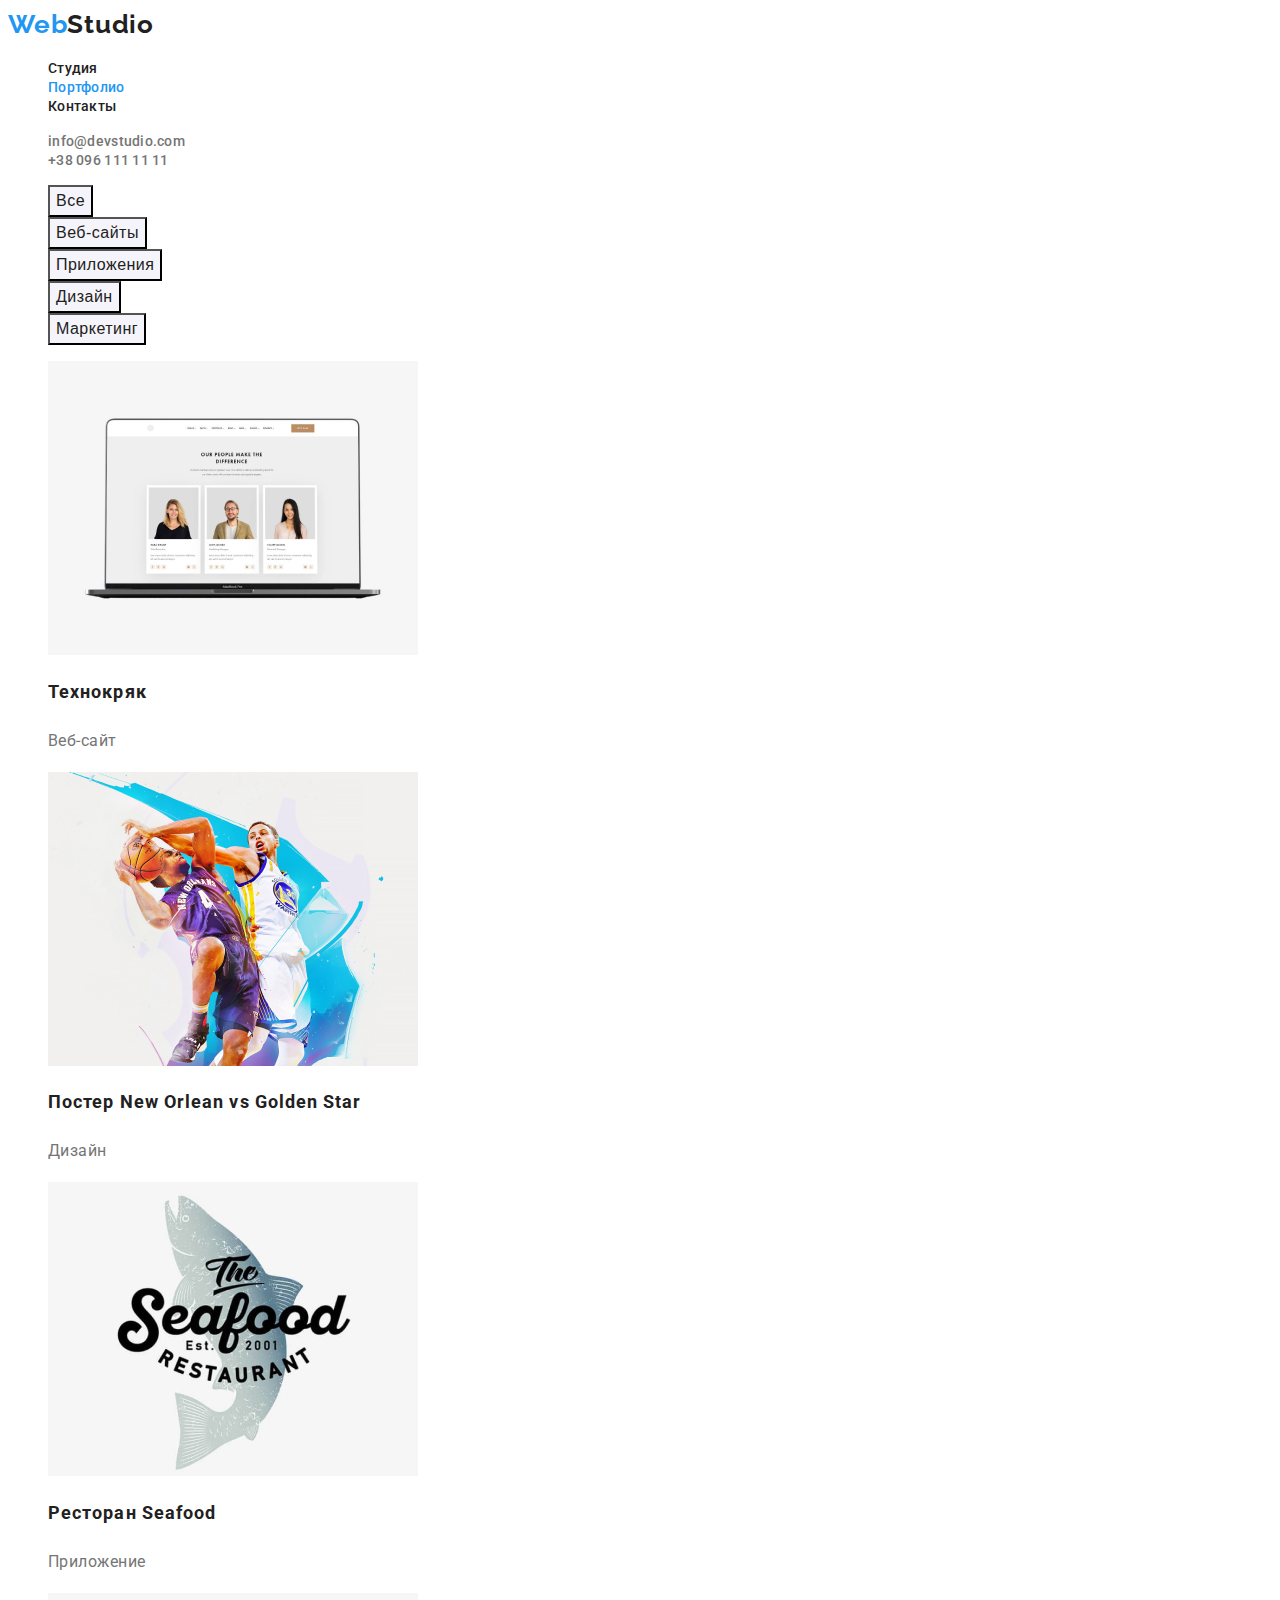
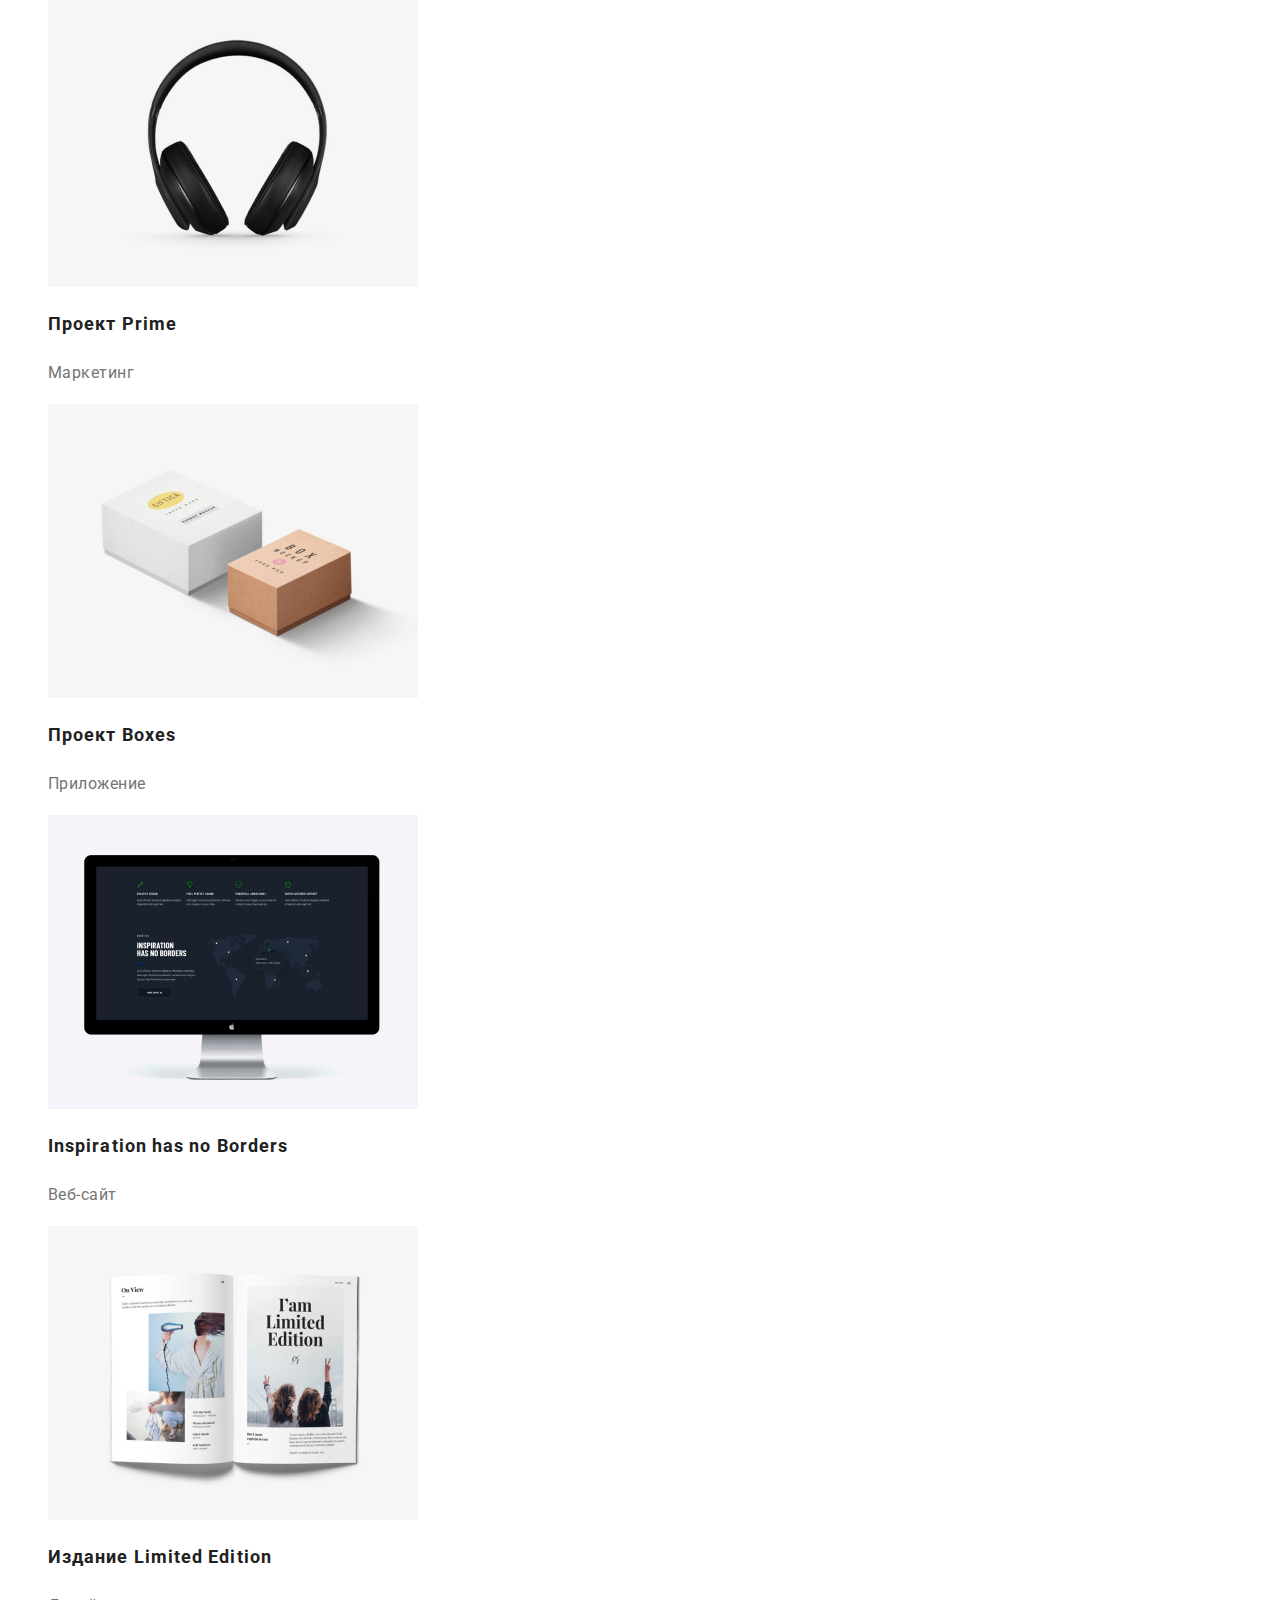
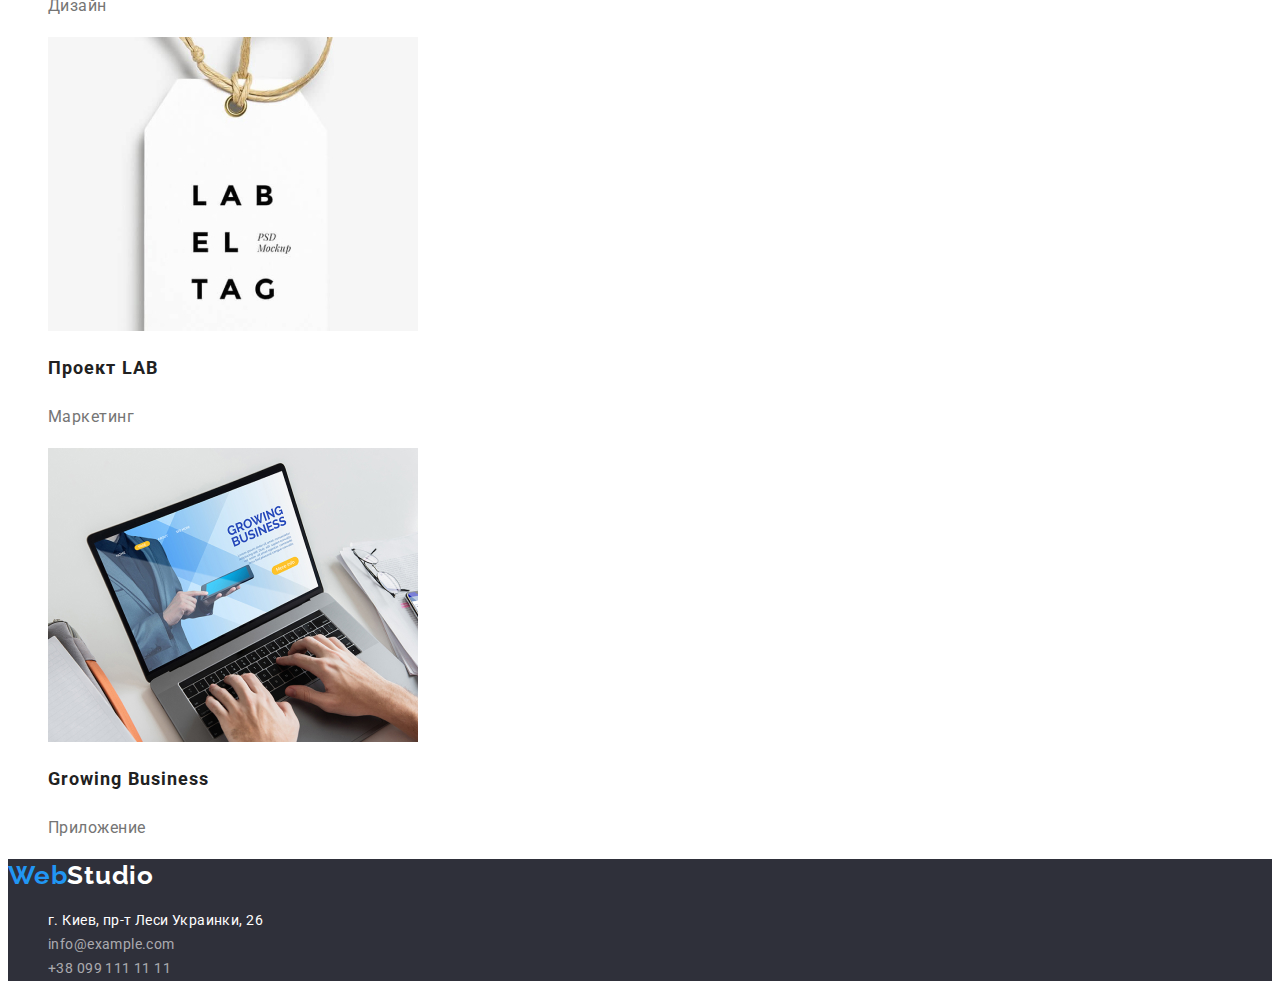
==== portfolio.html @ d1791881 "Перенесена ДЗ №2" ====
<!DOCTYPE html>
<html lang="ru">

<head>
    <meta charset="UTF-8">
    <meta name="viewport" content="width=device-width, initial-scale=1.0">
    <title>WebStudio</title>
    <link rel="stylesheet" href="https://cdnjs.cloudflare.com/ajax/libs/modern-normalize/1.0.0/modern-normalize.css" integrity="sha512-Zx6MlUMKSVJoQ+83OwhdILe8cSEsCzfqThJd7J/VA2UrK6Ctj85p+xzqfyuNXE5B1k25uUdmJ2OzItbBy9GHAQ=="иcrossorigin="anonymous"/>
    <link rel="preconnect" href="https://fonts.gstatic.com">
    <link href="https://fonts.googleapis.com/css2?family=Raleway:wght@700&family=Roboto:wght@400;500;700;900&display=swap" rel="stylesheet">
    <link rel="stylesheet" href="./css/styles.css"
</head>

<body>
    <header class="header">
        <nav class="navigation">
           <a class="logo" href="">
               <span class="logo-web">Web</span>Studio
           </a>
           <ul class="navigation-list">
               <li class="navigation-list-item">
                   <a class="navigation-list-link" href="./index.html">Студия</a>
               </li>
               <li class="navigation-list-item">
                   <a class="navigation-list-link current" href="./portfolio.html">Портфолио</a>
               </li>
               <li class="navigation-list-item">
                   <a class="navigation-list-link" href="#">Контакты</a>
               </li>
           </ul>
        </nav>
           <ul class="contact-list">
               <li class="contact-list-item">
                    <a class="contact-mail" href="mailto:info@devstudio.com">info@devstudio.com</a>
               </li>
               <li class="contact-list-item">
                    <a class="contact-tel" href="tel:+380961111111">+38 096 111 11 11</a>
               </li>
           </ul>  
    </header>
    <main>

       <section class="portfolio">
           <h1 class="portfolio-title" hidden>Примеры наших работ</h1>
           <ul class="portfolio-list">
               <li class="portfolio-item">
                   <button class="portfolio-button" type="button">Все</button>
               </li>
               <li class="portfolio-item">
                   <button class="portfolio-button" type="button">Веб-сайты</button>
               </li>
               <li class="portfolio-item">
                   <button class="portfolio-button" type="button">Приложения</button>
               </li>
               <li class="portfolio-item">
                <button class="portfolio-button" type="button">Дизайн</button>
               </li>
               <li class="portfolio-item">
                   <button class="portfolio-button" type="button">Маркетинг</button>
               </li>
           </ul>
           <ul class="portfolio-nav">
               <li class="portfolio-nav-list">
                   <a class="portfolio-nav-link" href="#">
                       <img src="./images/Portfolio/img-1.jpg" alt="веб-сайт Технокряк" Width="370" height="294">
                       <h2 class="portfolio-nav-title">Технокряк</h2>
                       <p class="portfolio-nav-description">Веб-сайт</p>
                   </a>
            </li>
               <li class="portfolio-nav-list">
                   <a class="portfolio-nav-link" href="#">
                       <img src="./images/Portfolio/img-2.jpg" alt="Постер New Orlean vs Golden Star" Width="370" height="294">
                       <h2 class="portfolio-nav-title">Постер New Orlean vs Golden Star</h2>
                       <p class="portfolio-nav-description">Дизайн</p>
                   </a>
            </li>
               <li class="portfolio-nav-list">
                   <a class="portfolio-nav-link" href="#">
                       <img src="./images/Portfolio/img-3.jpg" alt="Ресторан Seafood" Width="370" height="294">
                       <h2 class="portfolio-nav-title">Ресторан Seafood</h2>
                       <p class="portfolio-nav-description">Приложение</p>
                   </a>
            </li>
               <li class="portfolio-nav-list">
                   <a class="portfolio-nav-link" href="#">
                       <img src="./images/Portfolio/img-4.jpg" alt="Проект Prime" Width="370" height="294">
                       <h2 class="portfolio-nav-title">Проект Prime</h2>
                       <p class="portfolio-nav-description">Маркетинг</p>
                   </a>
            </li>
               <li class="portfolio-nav-list">
                   <a class="portfolio-nav-link" href="#">
                       <img src="./images/Portfolio/img-5.jpg" alt="Проект Boxes" Width="370" height="294">
                       <h2 class="portfolio-nav-title">Проект Boxes</h2>
                       <p class="portfolio-nav-description">Приложение</p>
                   </a>
            </li>
               <li class="portfolio-nav-list">
                   <a class="portfolio-nav-link" href="#">
                       <img src="./images/Portfolio/img-6.jpg" alt="Веб-сайт Inspiration has no Borders" Width="370" height="294">
                       <h2 class="portfolio-nav-title">Inspiration has no Borders</h2>
                       <p class="portfolio-nav-description">Веб-сайт</p>
                   </a>
            </li>
               <li class="portfolio-nav-list">
                   <a class="portfolio-nav-link" href="#">
                       <img src="./images/Portfolio/img-7.jpg" alt="Дизайн Издание Limited Edition" Width="370" height="294">
                       <h2 class="portfolio-nav-title">Издание Limited Edition</h2>
                       <p class="portfolio-nav-description">Дизайн</p>
                   </a>
            </li>
               <li class="portfolio-nav-list">
                   <a class="portfolio-nav-link" href="#">
                       <img src="./images/Portfolio/img-8.jpg" alt="Проект LAB" Width="370" height="294">
                       <h2 class="portfolio-nav-title">Проект LAB</h2>
                       <p class="portfolio-nav-description">Маркетинг</p>
                   </a>
            </li>
               <li class="portfolio-nav-list">
                   <a class="portfolio-nav-link" href="#">
                       <img src="./images/Portfolio/img-9.jpg" alt="Приложение Growing Business" Width="370" height="294">
                       <h2 class="portfolio-nav-title">Growing Business</h2>
                       <p class="portfolio-nav-description">Приложение</p>
                   </a>
            </li>
           </ul>
       </section>

    </main>
    <footer class="footer">
        <a class="logo" href="">
            <span class="logo-web">Web</span><span class="logo-studio">Studio</span>
        </a>
        <address class="address">
            <ul class="address-list">
                <li class="address-item">
                    <a class="address-map" href="https://goo.gl/maps/UfhGTS5ZRC6Ph5dg9" target="blank">г. Киев, пр-т Леси Украинки, 26</a>
                </li>
                <li class="address-item">
                    <a class="address-mail" href="mailto:info@example.com">info@example.com</a>
                </li>
                <li class="address-item">
                    <a class="address-tel" href="tel:+380991111111">+38 099 111 11 11</a>
                </li>
            </ul>
        </address>
    </footer>
</body>
</html>
---- css/styles.css ----
:root {
--text-font: 'Roboto', sans-serif;
--accent-color: #2196F3;
--main-text-color:#757575;
--background-color:#2F303A;
--second-text-color:#FFFFFF;
--title-color:#212121;
}

body{
    font-family: var(--text-font)
}

/* ====================== HEADER========================= */

.logo {
    font-family: Raleway;
    font-style: normal;
    font-weight: 700;
    font-size: 26px;
    line-height: 1.292;
    letter-spacing: 0.03em;
    color: var(--title-color);
    text-decoration: none;
}

.logo-web{
    color: var(--accent-color);
}

.logo-studio {
    color: var(--second-text-color);
}

.navigation-list {
    list-style: none;
}

.navigation-list .navigation-list-item .navigation-list-link.current{
    color: var(--accent-color);
}

.navigation-list-link { 
    font-weight: 500;
    font-size: 14px;
    line-height: 1.143;
    letter-spacing: 0.02em;
    color:var(--title-color);
    text-decoration: none;
}

.navigation-list-link:hover,
.navigation-list-link:focus,
.contact-mail:hover,
.contact-mail:focus,
.contact-tel:hover,
.contact-tel:focus {
    color: var(--accent-color);
}

.contact-list {
    list-style: none;
}

.contact-mail {
    font-weight: 500;
    font-size: 14px;
    line-height: 16px;
    letter-spacing: 0.02em;
    color: var(--main-text-color);
    text-decoration: none;
}
.contact-tel {
    font-weight: 500;
    font-size: 14px;
    line-height: 16px;
    letter-spacing: 0.02em;
    color: var(--main-text-color);
    text-decoration: none;
}


/* ====================== END HEADER ========================= */


/* ======================== HERO ============================ */
.hero{
    background: var(--background-color);
}

.hero-title {
    font-weight: 900;
    font-size: 44px;
    line-height: 1.364;
    text-align: center;
    letter-spacing: 0.06em;
    text-transform: uppercase;
    color: var(--second-text-color);
}

.hero-button {
    font-weight: 700;
    font-size: 16px;
    line-height: 1.875;
    display: flex;
    align-items: center;
    text-align: center;
    letter-spacing: 0.06em;
    color: var(--second-text-color);
    background: var(--accent-color);
    box-shadow: 0px 4px 4px rgba(0, 0, 0, 0.15);
    border-radius: 4px;
}

/* ======================== END HERO ============================ */


/* ======================== Features ============================ */

.features-list{
    list-style: none;
}

.features-title {
    font-weight: 700;
    font-size: 14px;
    line-height: 1.143;
    letter-spacing: 0.03em;
    text-transform: uppercase;
    color:var(--title-color);
}

.description {
    font-weight:400;
    font-size: 14px;
    line-height: 1.714;
    letter-spacing: 0.03em;
    color:var(--main-text-color);
}

/* ======================== END Features ============================ */






/* ===============================What are we doing================= */

.work-list,
.team-list {
    list-style: none;
}

/*=============================== End What are we doing================= */





/* ======================== Our team ============================ */


.work-title,
.team-title {
    font-weight:700;
    font-size: 36px;
    line-height: 1.167;
    text-align: center;
    letter-spacing: 0.03em;
    color: var(--title-color);
}

.team-item {
    font-weight: 500;
    font-size: 16px;
    line-height: 1.186;
    letter-spacing: 0.03em;
    color:var(--title-color);
}

.team-description {
    font-weight: 400;
    font-size: 16px;
    line-height: 1.186;
    letter-spacing: 0.03em;
    color: var(--main-text-color);
}


/* ======================== END Our team ============================ */

/* ======================== footer ============================ */

.footer{
    background:var(--background-color);
}

.address-list {
    list-style: none;
}

.address-map {
    font-weight: 400;
    font-size: 14px;
    line-height: 1.714;
    letter-spacing: 0.03em;
    color: var(--second-text-color);
    text-decoration: none;
    font-style: normal;
}

.address-mail {
    font-weight: 400;
    font-size: 14px;
    line-height: 1.714;
    letter-spacing: 0.03em;
    color: rgba(255, 255, 255, 0.6);
    text-decoration: none;
    font-style: normal;

}

.address-tel {
    font-weight: 400;
    font-size: 14px;
    line-height: 1.714;
    letter-spacing: 0.03em;
    color: rgba(255, 255, 255, 0.6);
    text-decoration: none;
    font-style: normal;
}

/* ======================== END footer ============================ */


/* ======================== Portfolio ============================ */

.portfolio-list {
   list-style: none;
}

.portfolio-nav {
    list-style: none;
}

.portfolio-nav-link{
    text-decoration: none;
}

.portfolio-button {
font-weight: 500;
font-size: 16px;
line-height: 1.625;
text-align: center;
letter-spacing: 0.03em;
color: var(--title-color);
background: #F5F4FA;
}

.portfolio-button:hover,
.portfolio-button:focus {
    background: var(--accent-color);
    color: var(--second-text-color);
}

.portfolio-nav-title {
    font-weight: 700;
    font-size: 18px;
    line-height: 2;
    letter-spacing: 0.06em;
    color: var(--title-color);
}

.portfolio-nav-description {
    font-weight: 400;
    font-size: 16px;
    line-height: 1.875;
    letter-spacing: 0.03em;
    color:var(--main-text-color);
}

/* ======================== END Portfolio ============================ */
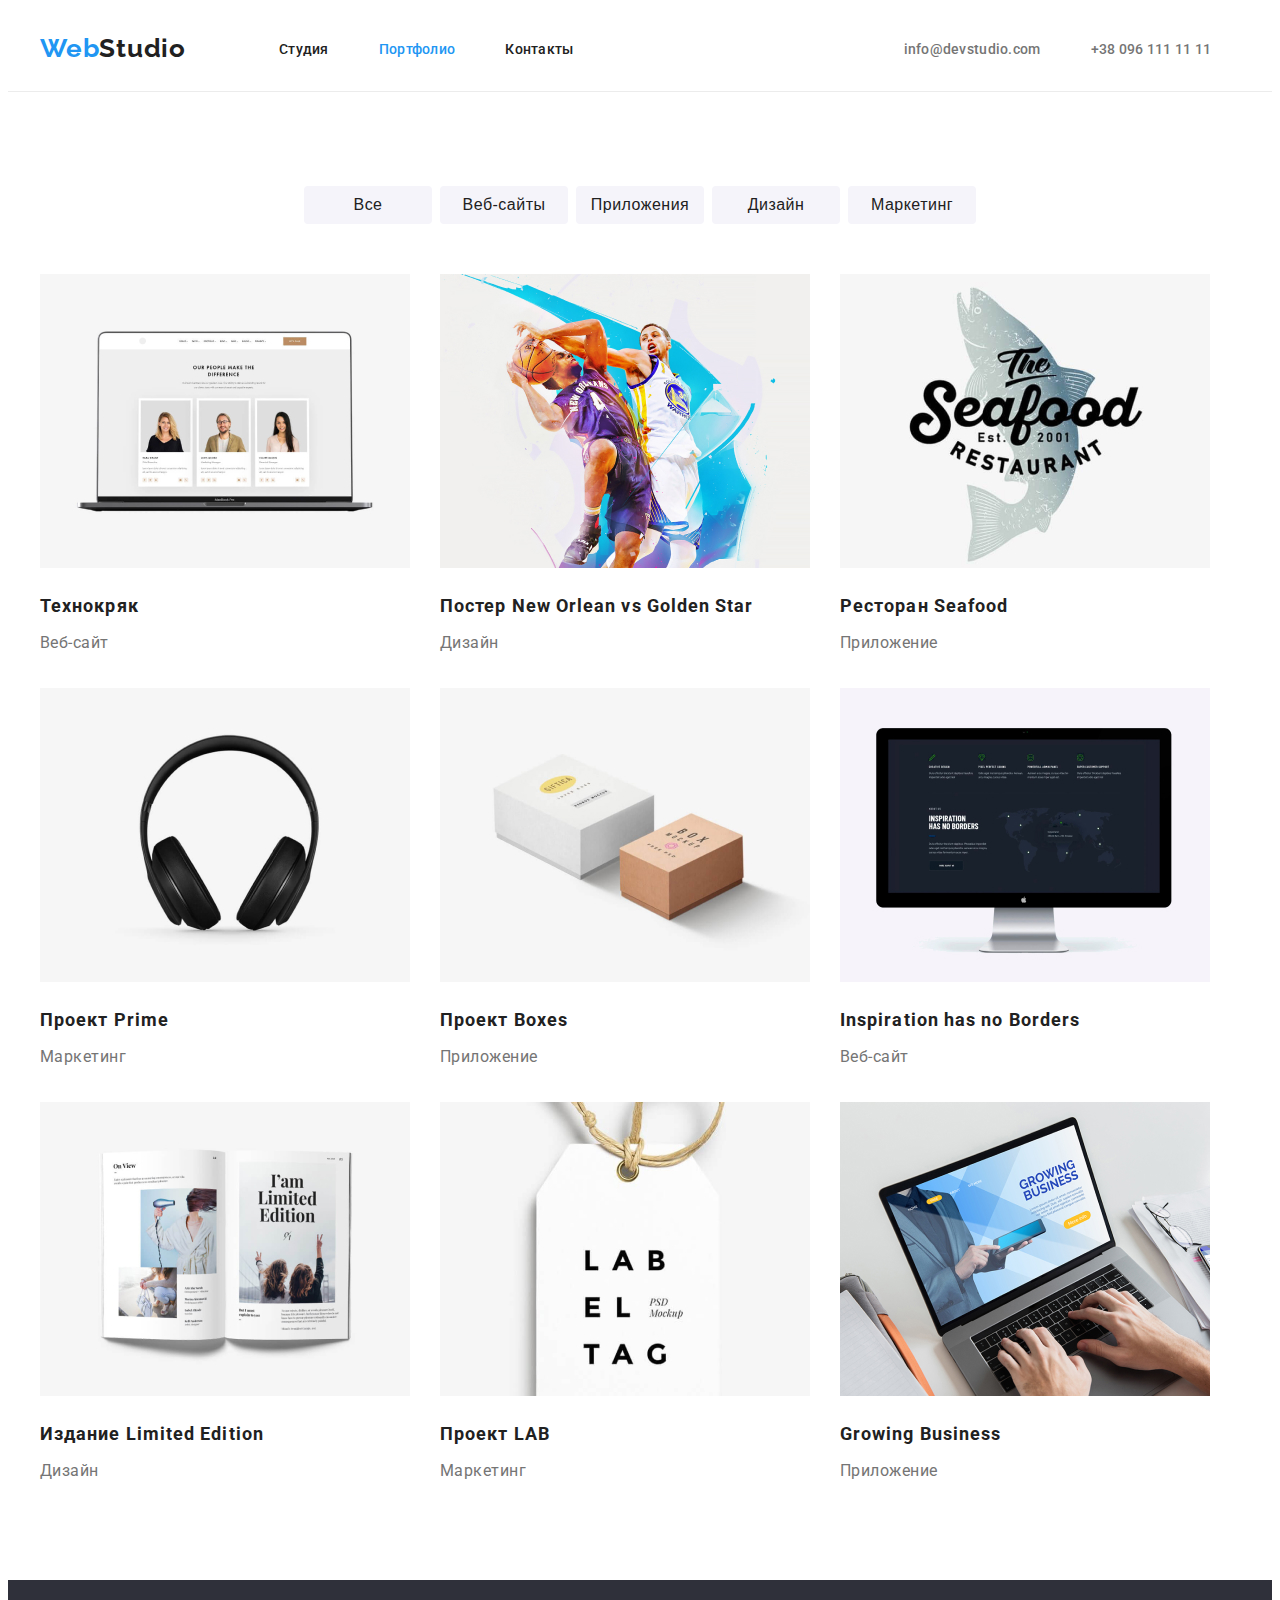
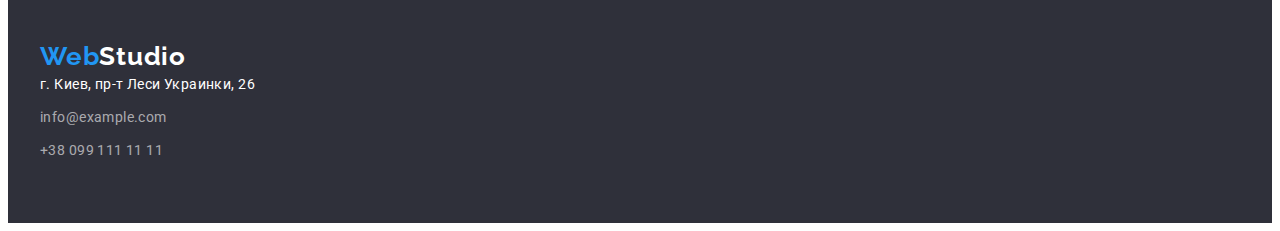
==== commit 627f91a0: "дз 3" ====
--- a/portfolio.html
+++ b/portfolio.html
@@ -13,34 +13,37 @@
 
 <body>
     <header class="header">
-        <nav class="navigation">
-           <a class="logo" href="">
-               <span class="logo-web">Web</span>Studio
-           </a>
-           <ul class="navigation-list">
-               <li class="navigation-list-item">
-                   <a class="navigation-list-link" href="./index.html">Студия</a>
-               </li>
-               <li class="navigation-list-item">
-                   <a class="navigation-list-link current" href="./portfolio.html">Портфолио</a>
-               </li>
-               <li class="navigation-list-item">
-                   <a class="navigation-list-link" href="#">Контакты</a>
-               </li>
-           </ul>
-        </nav>
-           <ul class="contact-list">
-               <li class="contact-list-item">
-                    <a class="contact-mail" href="mailto:info@devstudio.com">info@devstudio.com</a>
-               </li>
-               <li class="contact-list-item">
-                    <a class="contact-tel" href="tel:+380961111111">+38 096 111 11 11</a>
-               </li>
-           </ul>  
-    </header>
+        <div class="container">
+         <nav class="navigation">
+            <a class="logo" href="">
+                <span class="logo-web">Web</span>Studio
+            </a>
+            <ul class="navigation-list">
+                <li class="navigation-list-item">
+                    <a class="navigation-list-link" href="./index.html">Студия</a>
+                </li>
+                <li class="navigation-list-item">
+                    <a class="navigation-list-link current" href="./portfolio.html">Портфолио</a>
+                </li>
+                <li class="navigation-list-item">
+                    <a class="navigation-list-link" href="#">Контакты</a>
+                </li>
+            </ul>
+         </nav>
+         <ul class="contact-list">
+             <li class="contact-list-item">
+                 <a class="contact-mail" href="mailto:info@devstudio.com">info@devstudio.com</a>
+             </li>
+             <li class="contact-list-item">
+                 <a class="contact-tel" href="tel:+380961111111">+38 096 111 11 11</a>
+             </li>
+         </ul>
+        </div> 
+     </header>
     <main>
 
        <section class="portfolio">
+         <div class="container">
            <h1 class="portfolio-title" hidden>Примеры наших работ</h1>
            <ul class="portfolio-list">
                <li class="portfolio-item">
@@ -59,91 +62,96 @@
                    <button class="portfolio-button" type="button">Маркетинг</button>
                </li>
            </ul>
+        </div>
+          <div class="container">
            <ul class="portfolio-nav">
                <li class="portfolio-nav-list">
                    <a class="portfolio-nav-link" href="#">
-                       <img src="./images/Portfolio/img-1.jpg" alt="веб-сайт Технокряк" Width="370" height="294">
+                       <img class="portfolio-img" src="./images/Portfolio/img-1.jpg" alt="веб-сайт Технокряк" Width="370" height="294">
                        <h2 class="portfolio-nav-title">Технокряк</h2>
                        <p class="portfolio-nav-description">Веб-сайт</p>
                    </a>
             </li>
                <li class="portfolio-nav-list">
                    <a class="portfolio-nav-link" href="#">
-                       <img src="./images/Portfolio/img-2.jpg" alt="Постер New Orlean vs Golden Star" Width="370" height="294">
+                       <img class="portfolio-img" src="./images/Portfolio/img-2.jpg" alt="Постер New Orlean vs Golden Star" Width="370" height="294">
                        <h2 class="portfolio-nav-title">Постер New Orlean vs Golden Star</h2>
                        <p class="portfolio-nav-description">Дизайн</p>
                    </a>
             </li>
                <li class="portfolio-nav-list">
                    <a class="portfolio-nav-link" href="#">
-                       <img src="./images/Portfolio/img-3.jpg" alt="Ресторан Seafood" Width="370" height="294">
+                       <img class="portfolio-img" src="./images/Portfolio/img-3.jpg" alt="Ресторан Seafood" Width="370" height="294">
                        <h2 class="portfolio-nav-title">Ресторан Seafood</h2>
                        <p class="portfolio-nav-description">Приложение</p>
                    </a>
             </li>
                <li class="portfolio-nav-list">
                    <a class="portfolio-nav-link" href="#">
-                       <img src="./images/Portfolio/img-4.jpg" alt="Проект Prime" Width="370" height="294">
+                       <img class="portfolio-img" src="./images/Portfolio/img-4.jpg" alt="Проект Prime" Width="370" height="294">
                        <h2 class="portfolio-nav-title">Проект Prime</h2>
                        <p class="portfolio-nav-description">Маркетинг</p>
                    </a>
             </li>
                <li class="portfolio-nav-list">
                    <a class="portfolio-nav-link" href="#">
-                       <img src="./images/Portfolio/img-5.jpg" alt="Проект Boxes" Width="370" height="294">
+                       <img class="portfolio-img" src="./images/Portfolio/img-5.jpg" alt="Проект Boxes" Width="370" height="294">
                        <h2 class="portfolio-nav-title">Проект Boxes</h2>
                        <p class="portfolio-nav-description">Приложение</p>
                    </a>
             </li>
                <li class="portfolio-nav-list">
                    <a class="portfolio-nav-link" href="#">
-                       <img src="./images/Portfolio/img-6.jpg" alt="Веб-сайт Inspiration has no Borders" Width="370" height="294">
+                       <img class="portfolio-img" src="./images/Portfolio/img-6.jpg" alt="Веб-сайт Inspiration has no Borders" Width="370" height="294">
                        <h2 class="portfolio-nav-title">Inspiration has no Borders</h2>
                        <p class="portfolio-nav-description">Веб-сайт</p>
                    </a>
             </li>
                <li class="portfolio-nav-list">
                    <a class="portfolio-nav-link" href="#">
-                       <img src="./images/Portfolio/img-7.jpg" alt="Дизайн Издание Limited Edition" Width="370" height="294">
+                       <img class="portfolio-img" src="./images/Portfolio/img-7.jpg" alt="Дизайн Издание Limited Edition" Width="370" height="294">
                        <h2 class="portfolio-nav-title">Издание Limited Edition</h2>
                        <p class="portfolio-nav-description">Дизайн</p>
                    </a>
             </li>
                <li class="portfolio-nav-list">
                    <a class="portfolio-nav-link" href="#">
-                       <img src="./images/Portfolio/img-8.jpg" alt="Проект LAB" Width="370" height="294">
+                       <img class="portfolio-img" src="./images/Portfolio/img-8.jpg" alt="Проект LAB" Width="370" height="294">
                        <h2 class="portfolio-nav-title">Проект LAB</h2>
                        <p class="portfolio-nav-description">Маркетинг</p>
                    </a>
             </li>
                <li class="portfolio-nav-list">
                    <a class="portfolio-nav-link" href="#">
-                       <img src="./images/Portfolio/img-9.jpg" alt="Приложение Growing Business" Width="370" height="294">
+                       <img class="portfolio-img" src="./images/Portfolio/img-9.jpg" alt="Приложение Growing Business" Width="370" height="294">
                        <h2 class="portfolio-nav-title">Growing Business</h2>
                        <p class="portfolio-nav-description">Приложение</p>
                    </a>
             </li>
            </ul>
+        </div>
        </section>
 
     </main>
     <footer class="footer">
-        <a class="logo" href="">
-            <span class="logo-web">Web</span><span class="logo-studio">Studio</span>
-        </a>
-        <address class="address">
-            <ul class="address-list">
-                <li class="address-item">
-                    <a class="address-map" href="https://goo.gl/maps/UfhGTS5ZRC6Ph5dg9" target="blank">г. Киев, пр-т Леси Украинки, 26</a>
-                </li>
-                <li class="address-item">
-                    <a class="address-mail" href="mailto:info@example.com">info@example.com</a>
-                </li>
-                <li class="address-item">
-                    <a class="address-tel" href="tel:+380991111111">+38 099 111 11 11</a>
-                </li>
-            </ul>
-        </address>
+        <div class="container">
+      <a class="logo" href="">
+          <span class="logo-web">Web</span><span class="logo-studio">Studio</span>
+      </a>
+      <address class="address">
+          <ul class="address-list">
+              <li class="address-item">
+                  <a class="address-map" href="https://goo.gl/maps/UfhGTS5ZRC6Ph5dg9" target="blank">г. Киев, пр-т Леси Украинки, 26</a>
+              </li>
+              <li class="address-item">
+                  <a class="address-mail" href="mailto:info@example.com">info@example.com</a>
+              </li>
+              <li class="address-item">
+                  <a class="address-tel" href="tel:+380991111111">+38 099 111 11 11</a>
+              </li>
+          </ul>
+      </address>
+      </div>
     </footer>
 </body>
 </html>--- a/css/styles.css
+++ b/css/styles.css
@@ -11,7 +11,51 @@
     font-family: var(--text-font)
 }
 
+h1,
+h2,
+h3,
+h4,
+h5,
+h6,
+p {
+    margin: 0;
+}
+
+ul,
+ol {
+    margin: 0;
+    padding: 0;
+}
+
+img {
+    display: block;
+}
+
+.container {
+    width: 1200px;
+    padding-right: 15px;
+    padding-left: 15px;
+    margin: 0 auto;
+}
+
 /* ====================== HEADER========================= */
+
+.header {
+    padding-top: 24px;
+    padding-bottom: 25px;
+
+    border-bottom: 1px solid #ECECEC;
+}
+
+.header .container{
+    display: flex;
+    align-items: center;
+}
+
+.navigation {
+    display: flex;
+    align-items: center;
+}
 
 .logo {
     font-family: Raleway;
@@ -24,6 +68,10 @@
     text-decoration: none;
 }
 
+.header .logo {
+    margin-right: 93px;
+}
+
 .logo-web{
     color: var(--accent-color);
 }
@@ -34,6 +82,12 @@
 
 .navigation-list {
     list-style: none;
+    display: flex;
+    align-items: center;
+}
+
+.navigation-list-item:not(:last-child) {
+    margin-right: 50px;
 }
 
 .navigation-list .navigation-list-item .navigation-list-link.current{
@@ -60,6 +114,14 @@
 
 .contact-list {
     list-style: none;
+    display: flex;
+    align-items: center;
+
+    margin-left: 330px;
+}
+
+.contact-list-item:not(:last-child) {
+     margin-right: 50px;
 }
 
 .contact-mail {
@@ -70,6 +132,7 @@
     color: var(--main-text-color);
     text-decoration: none;
 }
+
 .contact-tel {
     font-weight: 500;
     font-size: 14px;
@@ -84,8 +147,16 @@
 
 
 /* ======================== HERO ============================ */
+
+
 .hero{
     background: var(--background-color);
+    padding-top: 200px;
+    padding-bottom: 200px;
+}
+
+.hero .container {
+    text-align:center
 }
 
 .hero-title {
@@ -96,20 +167,29 @@
     letter-spacing: 0.06em;
     text-transform: uppercase;
     color: var(--second-text-color);
+
+    margin-bottom: 30px;
+    margin-right: auto;
+    margin-left: auto;
+    max-width: 700px;
 }
 
 .hero-button {
     font-weight: 700;
     font-size: 16px;
     line-height: 1.875;
-    display: flex;
     align-items: center;
     text-align: center;
     letter-spacing: 0.06em;
     color: var(--second-text-color);
     background: var(--accent-color);
+
     box-shadow: 0px 4px 4px rgba(0, 0, 0, 0.15);
     border-radius: 4px;
+    min-width: 200px;
+    height: 50px;
+    border: none;
+    padding: 10px 32px;
 }
 
 /* ======================== END HERO ============================ */
@@ -117,9 +197,20 @@
 
 /* ======================== Features ============================ */
 
+.features {
+    padding-top: 94px;
+    padding-bottom: 94px;
+}
+
 .features-list{
     list-style: none;
-}
+    display: flex;
+}
+
+.features-item:not(:last-child) {
+margin-right: 30px;
+}
+
 
 .features-title {
     font-weight: 700;
@@ -128,6 +219,8 @@
     letter-spacing: 0.03em;
     text-transform: uppercase;
     color:var(--title-color);
+
+    margin-bottom: 10px;
 }
 
 .description {
@@ -147,11 +240,27 @@
 
 /* ===============================What are we doing================= */
 
+.work {
+    padding-bottom: 94px;
+}
+
 .work-list,
 .team-list {
     list-style: none;
 }
 
+.work-list {
+    display: flex;    
+}
+
+.work-item:not(:last-child) {
+    margin-right: 30px;
+}
+
+.work-title {
+    margin-bottom: 50px;
+}
+
 /*=============================== End What are we doing================= */
 
 
@@ -160,6 +269,23 @@
 
 /* ======================== Our team ============================ */
 
+.team {
+    padding-top: 94px;
+    padding-bottom: 94px;
+}
+
+.team-list {
+    display: flex;
+    margin: -15px;
+}
+
+.team-title {
+    margin-bottom: 50px;
+}
+
+.team-section {
+    margin: 15px;
+}
 
 .work-title,
 .team-title {
@@ -177,6 +303,9 @@
     line-height: 1.186;
     letter-spacing: 0.03em;
     color:var(--title-color);
+
+    margin-bottom: 10px;
+    text-align: center;
 }
 
 .team-description {
@@ -185,7 +314,14 @@
     line-height: 1.186;
     letter-spacing: 0.03em;
     color: var(--main-text-color);
-}
+
+    text-align: center;
+}
+
+.team-img {
+    margin-bottom: 30px;
+}
+
 
 
 /* ======================== END Our team ============================ */
@@ -194,10 +330,21 @@
 
 .footer{
     background:var(--background-color);
+    padding-top: 60px;
+    padding-bottom: 60px;
+}
+
+
+.footer .logo {
+    margin-bottom: 20px;
 }
 
 .address-list {
     list-style: none;
+}
+
+.address-item:not(:last-child) {
+     margin-bottom: 9px;
 }
 
 .address-map {
@@ -231,13 +378,26 @@
     font-style: normal;
 }
 
+
 /* ======================== END footer ============================ */
 
 
 /* ======================== Portfolio ============================ */
+
+.portfolio {
+    padding-top: 94px;
+    padding-bottom: 94px;
+}
 
 .portfolio-list {
    list-style: none;
+   display: flex;
+   justify-content: center;
+   margin-bottom: 50px;
+}
+
+.portfolio-item:not(:last-child) {
+    margin-right: 8px;
 }
 
 .portfolio-nav {
@@ -255,7 +415,13 @@
 text-align: center;
 letter-spacing: 0.03em;
 color: var(--title-color);
+
+min-width: 128px;
+height: 38px;
+
 background: #F5F4FA;
+border-radius: 4px;
+border:none;
 }
 
 .portfolio-button:hover,
@@ -263,6 +429,22 @@
     background: var(--accent-color);
     color: var(--second-text-color);
 }
+
+.portfolio-nav {
+    display: flex;
+    flex-wrap: wrap;
+    margin: -15px;
+}
+
+.portfolio-nav-list {
+    margin: 15px;
+}
+
+.portfolio-img {
+    margin-bottom: 20px;
+}
+
+
 
 .portfolio-nav-title {
     font-weight: 700;
@@ -270,6 +452,8 @@
     line-height: 2;
     letter-spacing: 0.06em;
     color: var(--title-color);
+
+    margin-bottom: 4px;
 }
 
 .portfolio-nav-description {
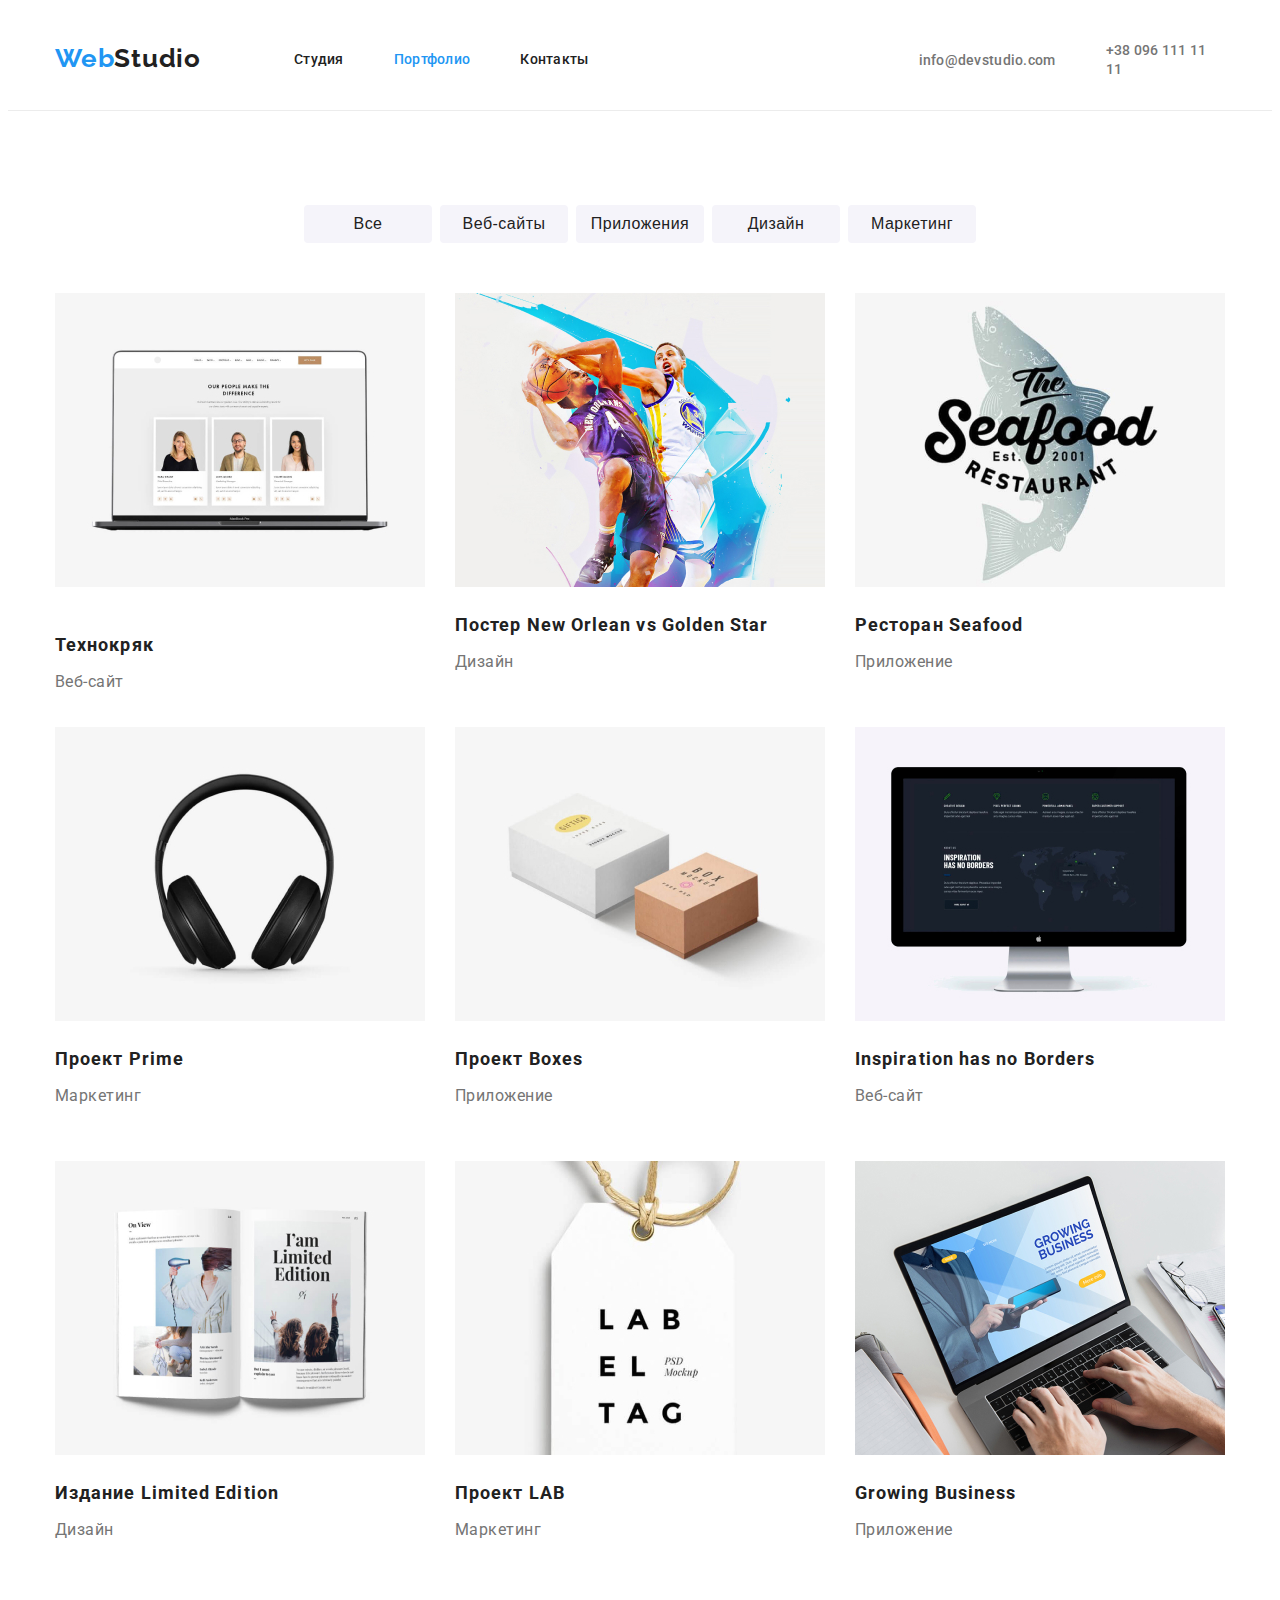
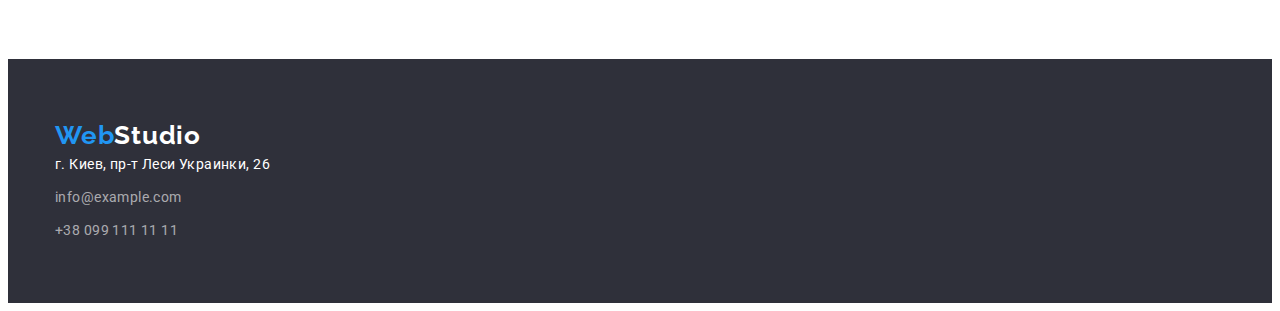
==== commit 448dc29c: "Правки" ====
--- a/portfolio.html
+++ b/portfolio.html
@@ -68,64 +68,82 @@
                <li class="portfolio-nav-list">
                    <a class="portfolio-nav-link" href="#">
                        <img class="portfolio-img" src="./images/Portfolio/img-1.jpg" alt="веб-сайт Технокряк" Width="370" height="294">
+                       <div class="portfolio-box"></div>
                        <h2 class="portfolio-nav-title">Технокряк</h2>
                        <p class="portfolio-nav-description">Веб-сайт</p>
+
                    </a>
             </li>
                <li class="portfolio-nav-list">
                    <a class="portfolio-nav-link" href="#">
                        <img class="portfolio-img" src="./images/Portfolio/img-2.jpg" alt="Постер New Orlean vs Golden Star" Width="370" height="294">
+                       <div class="portfolio-box">
                        <h2 class="portfolio-nav-title">Постер New Orlean vs Golden Star</h2>
                        <p class="portfolio-nav-description">Дизайн</p>
+                       </div>
                    </a>
             </li>
                <li class="portfolio-nav-list">
                    <a class="portfolio-nav-link" href="#">
                        <img class="portfolio-img" src="./images/Portfolio/img-3.jpg" alt="Ресторан Seafood" Width="370" height="294">
+                       <div class="portfolio-box">
                        <h2 class="portfolio-nav-title">Ресторан Seafood</h2>
                        <p class="portfolio-nav-description">Приложение</p>
+                    </div>
                    </a>
             </li>
                <li class="portfolio-nav-list">
                    <a class="portfolio-nav-link" href="#">
                        <img class="portfolio-img" src="./images/Portfolio/img-4.jpg" alt="Проект Prime" Width="370" height="294">
+                       <div class="portfolio-box">
                        <h2 class="portfolio-nav-title">Проект Prime</h2>
                        <p class="portfolio-nav-description">Маркетинг</p>
+                    </div>
                    </a>
             </li>
                <li class="portfolio-nav-list">
                    <a class="portfolio-nav-link" href="#">
                        <img class="portfolio-img" src="./images/Portfolio/img-5.jpg" alt="Проект Boxes" Width="370" height="294">
+                       <div class="portfolio-box">
                        <h2 class="portfolio-nav-title">Проект Boxes</h2>
                        <p class="portfolio-nav-description">Приложение</p>
+                    </div>
                    </a>
             </li>
                <li class="portfolio-nav-list">
                    <a class="portfolio-nav-link" href="#">
                        <img class="portfolio-img" src="./images/Portfolio/img-6.jpg" alt="Веб-сайт Inspiration has no Borders" Width="370" height="294">
+                       <div class="portfolio-box">
                        <h2 class="portfolio-nav-title">Inspiration has no Borders</h2>
                        <p class="portfolio-nav-description">Веб-сайт</p>
+                    </div>
                    </a>
             </li>
                <li class="portfolio-nav-list">
                    <a class="portfolio-nav-link" href="#">
                        <img class="portfolio-img" src="./images/Portfolio/img-7.jpg" alt="Дизайн Издание Limited Edition" Width="370" height="294">
+                       <div class="portfolio-box">
                        <h2 class="portfolio-nav-title">Издание Limited Edition</h2>
                        <p class="portfolio-nav-description">Дизайн</p>
+                    </div>
                    </a>
             </li>
                <li class="portfolio-nav-list">
                    <a class="portfolio-nav-link" href="#">
                        <img class="portfolio-img" src="./images/Portfolio/img-8.jpg" alt="Проект LAB" Width="370" height="294">
+                       <div class="portfolio-box">
                        <h2 class="portfolio-nav-title">Проект LAB</h2>
                        <p class="portfolio-nav-description">Маркетинг</p>
+                    </div>
                    </a>
             </li>
                <li class="portfolio-nav-list">
                    <a class="portfolio-nav-link" href="#">
                        <img class="portfolio-img" src="./images/Portfolio/img-9.jpg" alt="Приложение Growing Business" Width="370" height="294">
+                       <div class="portfolio-box">
                        <h2 class="portfolio-nav-title">Growing Business</h2>
                        <p class="portfolio-nav-description">Приложение</p>
+                    </div>
                    </a>
             </li>
            </ul>
@@ -136,7 +154,7 @@
     <footer class="footer">
         <div class="container">
       <a class="logo" href="">
-          <span class="logo-web">Web</span><span class="logo-studio">Studio</span>
+          <span class="logo-web">Web</span>Studio
       </a>
       <address class="address">
           <ul class="address-list">
--- a/css/styles.css
+++ b/css/styles.css
@@ -32,7 +32,7 @@
 }
 
 .container {
-    width: 1200px;
+    width: 1170px;
     padding-right: 15px;
     padding-left: 15px;
     margin: 0 auto;
@@ -41,9 +41,6 @@
 /* ====================== HEADER========================= */
 
 .header {
-    padding-top: 24px;
-    padding-bottom: 25px;
-
     border-bottom: 1px solid #ECECEC;
 }
 
@@ -76,9 +73,9 @@
     color: var(--accent-color);
 }
 
-.logo-studio {
+/* .logo-studio {
     color: var(--second-text-color);
-}
+} */
 
 .navigation-list {
     list-style: none;
@@ -118,6 +115,8 @@
     align-items: center;
 
     margin-left: 330px;
+    padding-top: 32px;
+    padding-bottom: 32px;
 }
 
 .contact-list-item:not(:last-child) {
@@ -207,6 +206,10 @@
     display: flex;
 }
 
+.features-item {
+    width: 270px
+}
+
 .features-item:not(:last-child) {
 margin-right: 30px;
 }
@@ -250,7 +253,8 @@
 }
 
 .work-list {
-    display: flex;    
+    display: flex;
+    
 }
 
 .work-item:not(:last-child) {
@@ -297,6 +301,13 @@
     color: var(--title-color);
 }
 
+.team-box {
+    padding-top: 30px;
+    padding-right: auto;
+    padding-bottom: 30px;
+    padding-left: auto;
+}
+
 .team-item {
     font-weight: 500;
     font-size: 16px;
@@ -318,9 +329,6 @@
     text-align: center;
 }
 
-.team-img {
-    margin-bottom: 30px;
-}
 
 
 
@@ -337,6 +345,7 @@
 
 .footer .logo {
     margin-bottom: 20px;
+    color: var(--second-text-color)
 }
 
 .address-list {
@@ -440,11 +449,12 @@
     margin: 15px;
 }
 
-.portfolio-img {
-    margin-bottom: 20px;
-}
-
-
+.portfolio-box {
+    padding-top: 20px;
+    padding-right: auto;
+    padding-bottom: 20px;
+    padding-left: auto;
+}
 
 .portfolio-nav-title {
     font-weight: 700;
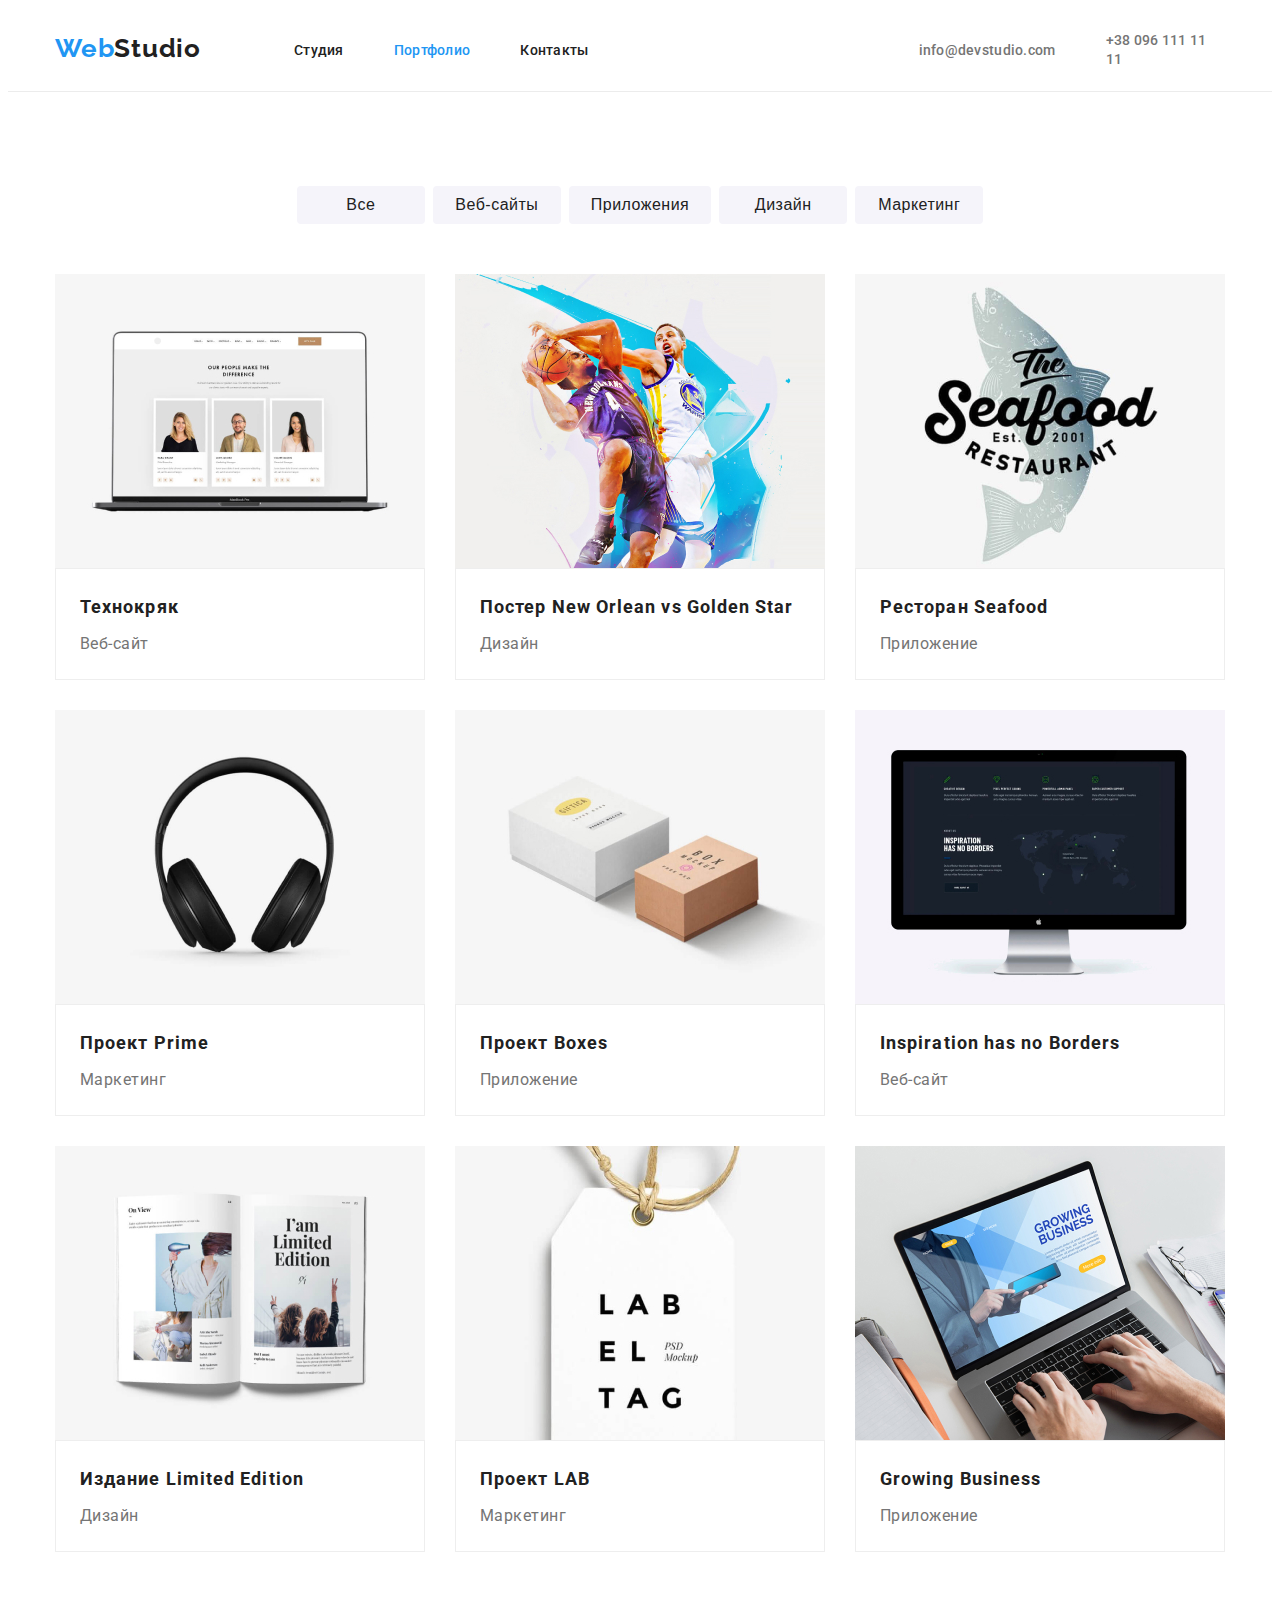
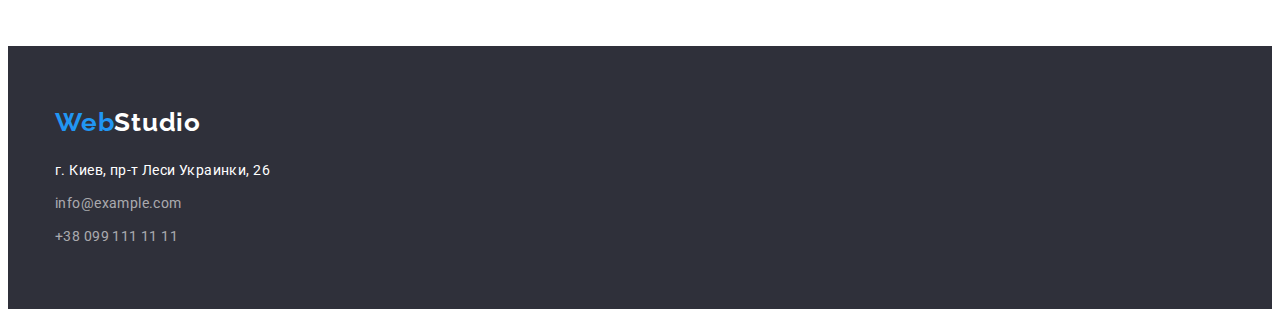
==== commit 70b2602e: "правки" ====
--- a/portfolio.html
+++ b/portfolio.html
@@ -62,16 +62,15 @@
                    <button class="portfolio-button" type="button">Маркетинг</button>
                </li>
            </ul>
-        </div>
-          <div class="container">
+
            <ul class="portfolio-nav">
                <li class="portfolio-nav-list">
                    <a class="portfolio-nav-link" href="#">
                        <img class="portfolio-img" src="./images/Portfolio/img-1.jpg" alt="веб-сайт Технокряк" Width="370" height="294">
-                       <div class="portfolio-box"></div>
+                       <div class="portfolio-box">
                        <h2 class="portfolio-nav-title">Технокряк</h2>
                        <p class="portfolio-nav-description">Веб-сайт</p>
-
+                    </div>
                    </a>
             </li>
                <li class="portfolio-nav-list">
@@ -153,9 +152,11 @@
     </main>
     <footer class="footer">
         <div class="container">
-      <a class="logo" href="">
-          <span class="logo-web">Web</span>Studio
-      </a>
+            <div class="logo-box">
+                <a class="logo" href="">
+                    <span class="logo-web">Web</span>Studio
+                </a>
+          </div>
       <address class="address">
           <ul class="address-list">
               <li class="address-item">
@@ -172,4 +173,4 @@
       </div>
     </footer>
 </body>
-</html>+</html>
--- a/css/styles.css
+++ b/css/styles.css
@@ -63,6 +63,8 @@
     letter-spacing: 0.03em;
     color: var(--title-color);
     text-decoration: none;
+    padding-top: 24px;
+    padding-bottom: 25px;
 }
 
 .header .logo {
@@ -73,9 +75,6 @@
     color: var(--accent-color);
 }
 
-/* .logo-studio {
-    color: var(--second-text-color);
-} */
 
 .navigation-list {
     list-style: none;
@@ -98,6 +97,8 @@
     letter-spacing: 0.02em;
     color:var(--title-color);
     text-decoration: none;
+    padding-top: 32px;
+    padding-bottom: 32px;
 }
 
 .navigation-list-link:hover,
@@ -115,8 +116,6 @@
     align-items: center;
 
     margin-left: 330px;
-    padding-top: 32px;
-    padding-bottom: 32px;
 }
 
 .contact-list-item:not(:last-child) {
@@ -130,6 +129,8 @@
     letter-spacing: 0.02em;
     color: var(--main-text-color);
     text-decoration: none;
+    padding-top: 32px;
+    padding-bottom: 32px;
 }
 
 .contact-tel {
@@ -139,6 +140,8 @@
     letter-spacing: 0.02em;
     color: var(--main-text-color);
     text-decoration: none;
+    padding-top: 32px;
+    padding-bottom: 32px;
 }
 
 
@@ -276,6 +279,7 @@
 .team {
     padding-top: 94px;
     padding-bottom: 94px;
+    background: #F5F4FA;
 }
 
 .team-list {
@@ -303,9 +307,11 @@
 
 .team-box {
     padding-top: 30px;
-    padding-right: auto;
+    padding-right: 55px;
     padding-bottom: 30px;
-    padding-left: auto;
+    padding-left: 55px;
+    box-shadow: 0px 1px 3px rgba(0, 0, 0, 0.12), 0px 1px 1px rgba(0, 0, 0, 0.14), 0px 2px 1px rgba(0, 0, 0, 0.2);
+    border-radius: 0px 0px 4px 4px;
 }
 
 .team-item {
@@ -344,8 +350,12 @@
 
 
 .footer .logo {
+    padding: 0;
+    color: var(--second-text-color)
+}
+
+.logo-box {
     margin-bottom: 20px;
-    color: var(--second-text-color)
 }
 
 .address-list {
@@ -431,6 +441,7 @@
 background: #F5F4FA;
 border-radius: 4px;
 border:none;
+padding: 6px 22px;
 }
 
 .portfolio-button:hover,
@@ -451,9 +462,12 @@
 
 .portfolio-box {
     padding-top: 20px;
-    padding-right: auto;
+    padding-right: 24px;
     padding-bottom: 20px;
-    padding-left: auto;
+    padding-left: 24px;
+    background: #FFFFFF;
+    border: 1px solid #EEEEEE;
+    box-sizing: border-box;
 }
 
 .portfolio-nav-title {
